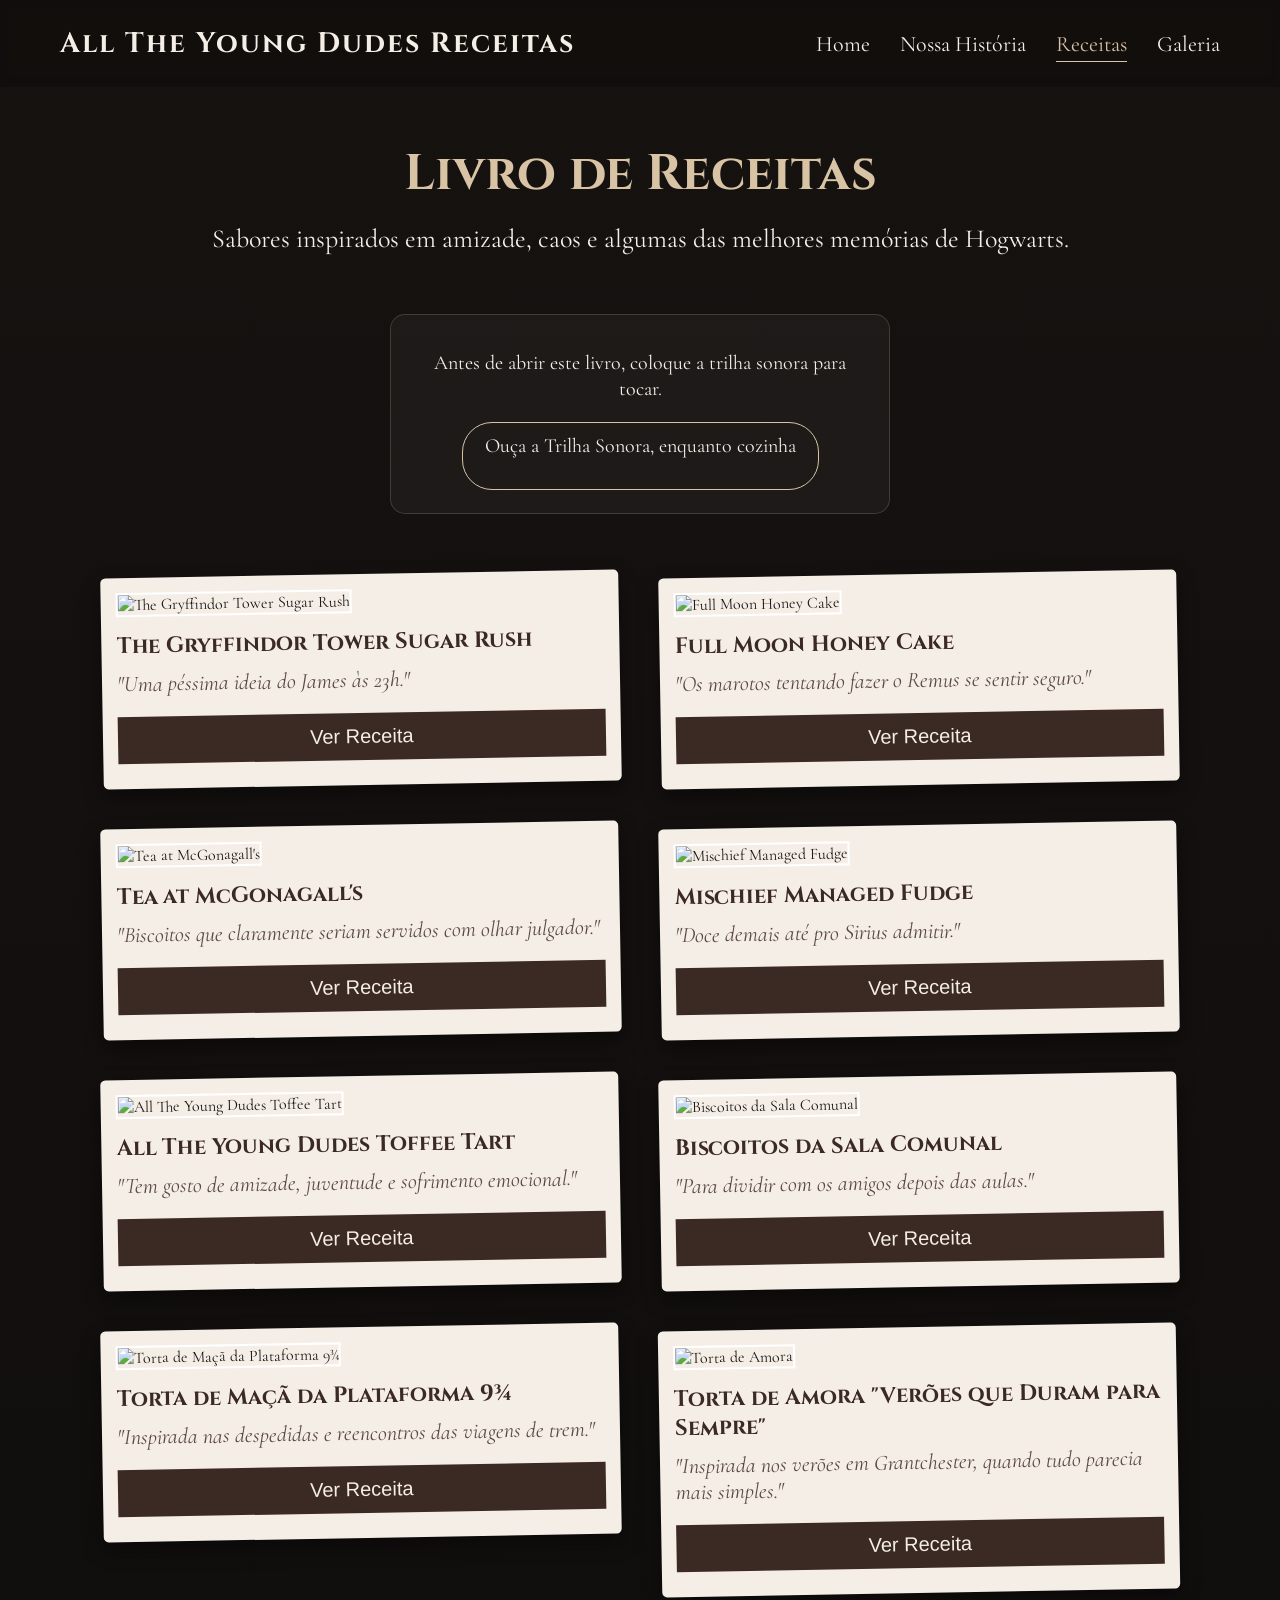
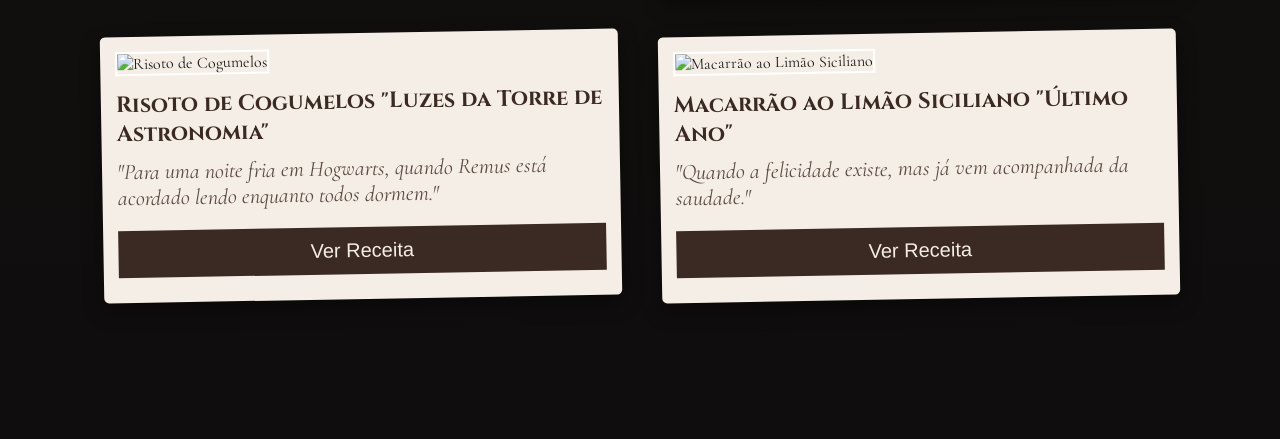
==== receitas.html @ f460fc1e "Add files via upload" ====
<!DOCTYPE html>
<html lang="pt-br">
<head>
    <meta charset="UTF-8">
    <meta name="viewport" content="width=device-width, initial-scale=1.0">
    <title>Receitas de All The Young Dudes</title>
    <link rel="stylesheet" href="style.css">
    <link rel="preconnect" href="https://fonts.googleapis.com">
    <link rel="preconnect" href="https://fonts.gstatic.com" crossorigin>
    <link href="https://fonts.googleapis.com/css2?family=Cinzel:wght@400;600&family=Cormorant+Garamond:wght@300;400;500&display=swap" rel="stylesheet">
</head>
<body>
    <header>
        <h1>All The Young Dudes Receitas</h1>
        <nav>
            <a href="index.html">Home</a>
            <a href="historia.html">Nossa História</a>
            <a href="receitas.html">Receitas</a>
            <a href="galeria.html">Galeria</a>
        </nav>
    </header>
    <section class="receitas">
        <h2>Livro de Receitas</h2>
        <p class="subtitulo">
            Sabores inspirados em amizade, caos e algumas das melhores memórias de Hogwarts.
        </p>
        <div class="musica">
            <p>
                Antes de abrir este livro, coloque a trilha sonora para tocar.
            </p>

            <a href="https://open.spotify.com/playlist/6PHLs5X5XIAQAIARsWIRyl?si=bc5cdb59e20149b5&flow_ctx=92a47f10-d50e-4b8b-abeb-cc88cc83bb73%3A1782446040&pt_success=1&nd=1&dlsi=dabda5231fe44011" target="_blank" class="spotify">

                <p>Ouça a Trilha Sonora, enquanto cozinha</p>

            </a>
        </div>
        <div class="cards">
            <div class="card">
                <img src="img/TheGryffindorTowerSugarRush.png" alt="The Gryffindor Tower Sugar Rush">
                <h3>The Gryffindor Tower Sugar Rush</h3>
                <p class="frase">
                    "Uma péssima ideia do James às 23h."
                </p>
                <button onclick="abrirReceita(this)">
                    Ver Receita
                </button>
                <div class="receita-escondida">
                    <h4>Ingredientes</h4>
                    <ul>
                        <li>1 xícara de farinha.</li>
                        <li>1/2 xícara de açúcar mascavo.</li>
                        <li>100 g de manteiga.</li>
                        <li>gotas de chocolate.</li>
                        <li>pedaços de caramelo.</li>
                        <li>marshmallows pequenos.</li>
                    </ul>
                    <h4>Modo de Preparo</h4>
                    <ol>
                        <li>Misture manteiga e açúcar.</li>
                        <li>Acrescente farinha até virar massa.</li>
                        <li>Coloque chocolate e caramelo.</li>
                        <li>Faça bolinhas grandes.</li>
                        <li>Asse por 12 minutos a 180 °C</li>
                        <li>Coloque marshmallows por cima ainda quente.</li>
                    </ol>
                </div>
            </div>
            <div class="card">
                <img src="img/FullMoonHoneyCake.png" alt="Full Moon Honey Cake">
                <h3>Full Moon Honey Cake</h3>
                <p class="frase">
                    "Os marotos tentando fazer o Remus se sentir seguro."
                </p>
                <button onclick="abrirReceita(this)">
                    Ver Receita
                </button>
                <div class="receita-escondida">
                    <h4>Ingredientes</h4>
                    <ul>
                        <li>2 ovos.</li>
                        <li>1/2 xícara de mel.</li>
                        <li>1/2 xícara de açúcar.</li>
                        <li>1/2 xícara de leite.</li>
                        <li>2 colheres de manteiga.</li>
                        <li>1 e 1/2 xícara de farinha.</li>
                        <li>canela.</li>
                        <li>noz-moscada.</li>
                        <li>fermento.</li>
                    </ul>
                    <h4>Modo de Preparo</h4>
                    <ol>
                        <li>Bata ovos, açúcar e mel.</li>
                        <li>Acrescente manteiga derretida e leite.</li>
                        <li>Adicione farinha e especiarias.</li>
                        <li>Misture fermento.</li>
                        <li>Asse por 35 minutos a 180 °C.</li>
                        <li>Finalize com mel por cima.</li>
                    </ol>
                </div>
            </div>
            <div class="card">
                <img src="img/TeaatMcGonagall's.png" alt="Tea at McGonagall's">
                <h3>Tea at McGonagall's</h3>
                <p class="frase">
                    "Biscoitos que claramente seriam servidos com olhar julgador."
                </p>
                <button onclick="abrirReceita(this)">
                    Ver Receita
                </button>
                <div class="receita-escondida">
                    <h4>Ingredientes</h4>
                    <ul>
                        <li>200 g de manteiga.</li>
                        <li>1/2 xícara de açúcar.</li>
                        <li>2 xícaras de farinha.</li>
                        <li>baunilha.</li>
                    </ul>
                    <h4>Modo de Preparo</h4>
                    <ol>
                        <li>Misture tudo até formar massa.</li>
                        <li>Abra com rolo.</li>
                        <li>Corte em retângulos.</li>
                        <li>Fure com garfo.</li>
                        <li>Asse por 20 minutos a 170 °C.</li>
                    </ol>
                </div>
            </div>
            <div class="card">
                <img src="img/MischiefManagedFudge.png" alt="Mischief Managed Fudge">
                <h3>Mischief Managed Fudge</h3>
                <p class="frase">
                    "Doce demais até pro Sirius admitir."
                </p>
                <button onclick="abrirReceita(this)">
                    Ver Receita
                </button>
                <div class="receita-escondida">
                    <h4>Ingredientes</h4>
                    <ul>
                        <li>1 lata de leite condensado.</li>
                        <li>200 g de chocolate meio amargo.</li>
                        <li>1 colher de manteiga.</li>
                        <li>pitada de sal.</li>
                        <li>nozes opcionais.</li>
                    </ul>
                    <h4>Modo de Preparo</h4>
                    <ol>
                        <li>Derreta tudo em fogo baixo.</li>
                        <li>Mexa até engrossar.</li>
                        <li>Coloque numa forma pequena.</li>
                        <li>Gele por 3 horas. </li>
                        <li>Corte em quadrados.</li>
                    </ol>
                </div>
            </div>
            <div class="card">
                <img src="img/AllTheYoungDudesToffeeTart.jpeg" alt="All The Young Dudes Toffee Tart">
                <h3> All The Young Dudes Toffee Tart</h3>
                <p class="frase">
                    "Tem gosto de amizade, juventude e sofrimento emocional."
                </p>
                <button onclick="abrirReceita(this)">
                    Ver Receita
                </button>
                <div class="receita-escondida">
                    <h4>Ingredientes</h4>
                    <ul>
                        <li>massa de torta.</li>
                        <li>1 lata de doce de leite.</li>
                        <li>1 caixa de creme de leite.</li>
                        <li>pitada de sal .</li>
                        <li>chocolate ralado .</li>
                    </ul>
                    <h4>Modo de Preparo</h4>
                    <ol>
                        <li>Asse a massa da torta.</li>
                        <li>Misture doce de leite com creme de leite.</li>
                        <li>Coloque sobre a base.</li>
                        <li>Acrescente chocolate por cima.</li>
                        <li>Gele por 2 horas antes de servir.</li>
                    </ol>
                </div>
            </div>
            <div class="card">
                <img src="img/biscoitosSalaComunal.jpeg" alt="Biscoitos da Sala Comunal">
                <h3>Biscoitos da Sala Comunal</h3>
                <p class="frase">
                    "Para dividir com os amigos depois das aulas."
                </p>
                <button onclick="abrirReceita(this)">
                    Ver Receita
                </button>
                <div class="receita-escondida">
                    <h4>Ingredientes</h4>
                    <ul>
                        <li>100 g de manteiga.</li>
                        <li>½ xícara de açúcar.</li>
                        <li>1 ovo.</li>
                        <li>1½ xícara de farinha.</li>
                        <li>Gotas de chocolate.</li>
                    </ul>
                    <h4>Modo de Preparo</h4>
                    <ol>
                        <li>Misture manteiga e açúcar.</li>
                        <li>Acrescente o ovo.</li>
                        <li>Adicione a farinha e as gotas de chocolate.</li>
                        <li>Faça bolinhas.</li>
                        <li>Asse a 180°C por 12 a 15 minutos.</li>
                    </ol>
                </div>
            </div>
            <div class="card">
                <img src="img/tortaMaca.jpeg" alt="Torta de Maçã da Plataforma 9¾">
                <h3>Torta de Maçã da Plataforma 9¾</h3>
                <p class="frase">
                    "Inspirada nas despedidas e reencontros das viagens de trem."
                </p>
                <button onclick="abrirReceita(this)">
                    Ver Receita
                </button>
                <div class="receita-escondida">
                    <h4>Ingredientes</h4>
                    <ul>
                        <li>4 maçãs.</li>
                        <li>1 massa pronta para torta.</li>
                        <li>3 colheres (sopa) de açúcar.</li>
                        <li>Canela a gosto.</li>
                    </ul>
                    <h4>Modo de Preparo</h4>
                    <ol>
                        <li>Corte as maçãs em fatias.</li>
                        <li>Misture com açúcar e canela.</li>
                        <li>Coloque sobre a massa.</li>
                        <li>Asse por cerca de 35 minutos a 180°C.</li>
                    </ol>
                </div>
            </div>
            <div class="card">
                <img src="img/tortaAmora.jpeg" alt="Torta de Amora">
                <h3>Torta de Amora "Verões que Duram para Sempre"</h3>
                <p class="frase">
                    "Inspirada nos verões em Grantchester, quando tudo parecia mais simples."
                </p>
                <button onclick="abrirReceita(this)">
                    Ver Receita
                </button>
                <div class="receita-escondida">
                    <h4>Ingredientes da Massa</h4>
                    <ul>
                        <li>250 g de farinha.</li>
                        <li>125 g de manteiga gelada.</li>
                        <li>1 gema.</li>
                        <li>2 colheres de sopa de açúcar.</li>
                    </ul>
                    <h4>Ingredientes do Recheio</h4>
                    <ul>
                        <li>400 g de amoras.</li>
                        <li>100 g de açúcar.</li>
                        <li>Suco de 1 limão.</li>
                        <li>1 colher de sopa de amido de milho.</li>
                    </ul>
                    <h4>Modo de Preparo</h4>
                    <ol>
                        <li>Misture a farinha, o açúcar e a manteiga até formar uma farofa.</li>
                        <li>Acrescente a gema e um pouco de água gelada.</li>
                        <li>Deixe descansar na geladeira por 30 minutos.</li>
                        <li>Cozinhe as amoras com açúcar e limão.</li>
                        <li>Quando engrossar, adicione o amido dissolvido.</li>
                        <li>Monte a torta.</li>
                        <li>Asse por cerca de 40 minutos a 180°C.</li>
                    </ol>
                </div>
            </div>
            <div class="card">
                <img src="img/risotoCogumelos.jpeg" alt="Risoto de Cogumelos">
                <h3>Risoto de Cogumelos "Luzes da Torre de Astronomia"</h3>
                <p class="frase">
                    "Para uma noite fria em Hogwarts, quando Remus está acordado lendo enquanto todos dormem."
                </p>
                <button onclick="abrirReceita(this)">
                    Ver Receita
                </button>
                <div class="receita-escondida">
                    <h4>Ingredientes</h4>
                    <ul>
                        <li>1 xícara de arroz arbóreo.</li>
                        <li>200 g de cogumelos frescos.</li>
                        <li>1 cebola pequena.</li>
                        <li>1 litro de caldo de legumes.</li>
                        <li>100 ml de vinho branco.</li>
                        <li>50 g de parmesão.</li>
                        <li>1 colher de sopa de manteiga.</li>
                    </ul>
                    <h4>Modo de Preparo</h4>
                    <ol>
                        <li>Refogue a cebola.</li>
                        <li>Adicione os cogumelos.</li>
                        <li>Acrescente o arroz e o vinho.</li>
                        <li>Vá adicionando o caldo aos poucos.</li>
                        <li>Finalize com manteiga e parmesão.</li>
                    </ol>
                </div>
            </div>
            <div class="card">
                <img src="img/macarraoLimao.jpeg" alt="Macarrão ao Limão Siciliano">
                <h3>Macarrão ao Limão Siciliano "Último Ano"</h3>
                <p class="frase">
                    "Quando a felicidade existe, mas já vem acompanhada da saudade."
                </p>
                <button onclick="abrirReceita(this)">
                    Ver Receita
                </button>
                <div class="receita-escondida">
                    <h4>Ingredientes</h4>
                    <ul>
                        <li>300 g de fettuccine.</li>
                        <li>1 limão siciliano.</li>
                        <li>200 ml de creme de leite fresco.</li>
                        <li>50 g de parmesão.</li>
                        <li>Pimenta-do-reino.</li>
                    </ul>
                    <h4>Modo de Preparo</h4>
                    <ol>
                        <li>Cozinhe o macarrão.</li>
                        <li>Misture o creme de leite, as raspas e o suco do limão.</li>
                        <li>Junte o parmesão.</li>
                        <li>Incorpore ao macarrão.</li>
                    </ol>
                </div>
            </div>
        </div>
    </section>
    <script src="script.js"></script> 
</body>
</html>
---- style.css ----
*{
    margin: 0;
    padding: 0;
    box-sizing: border-box;
}
body{
    background-color: #0f0d0d;
    color: #f5eee6;
    font-family: 'Cormorant Garamond', serif;
}
header{
    width: 100%;
    padding: 25px 60px;
    display: flex;
    justify-content: space-between;
    align-items: center;
    position: fixed;
    top: 0;
    background: rgba(0,0,0,0.2);
    backdrop-filter: blur(4px);
    z-index: 1000;
}
header h1{
    font-family: 'Cinzel', serif;
    font-size: 28px;
    letter-spacing: 2px;
}
nav{
    display: flex;
    gap: 30px;
}
nav a{
    color: #f5eee6;
    text-decoration: none;
    font-size: 22px;
    position: relative;
    transition: 0.4s;
}
nav a::after{
    content: "";
    position: absolute;
    left: 0;
    bottom: -5px;
    width: 0;
    height: 1px;
    background-color: #d8c3a5;
    transition: 0.4s;
}

nav a:hover{
    color: #d8c3a5;
}
nav a:hover::after{
    width: 100%;
}
.hero{
    height: 100vh;
    display: flex;
    justify-content: center;
    align-items: center;
    text-align: center;
    background:
    linear-gradient(
        rgba(0,0,0,0.6),
        rgba(0,0,0,0.7)
    ),
    url("img/inicio.png");
    background-size: cover;
    background-position: center;
    background-repeat: no-repeat;
    position: relative;
}
.hero::before{
    content: "";
    position: absolute;
    width: 100%;
    height: 100%;
    background:
    radial-gradient(
        circle,
        rgba(255,255,255,0.05),
        transparent 70%
    );
    z-index: 1;
}
.conteudo-hero{
    z-index: 2;
    animation: aparecer 2s ease;
}
.conteudo-hero h2{
    font-family: 'Cinzel', serif;
    font-size: 60px;
    margin-bottom: 20px;
    letter-spacing: 3px;
}
.conteudo-hero p{
    max-width: 700px;
    margin: 0 auto 45px;
    font-size: 28px;
    line-height: 1.9;
    text-align: center;
    color: #f5eee6;
}
.botao{
    display: inline-block;
    padding: 16px 42px;
    border: 1px solid #d8c3a5;
    color: #f5eee6;
    text-decoration: none;
    font-size: 22px;
    letter-spacing: 1px;
    background: rgba(255,255,255,0.03);
    backdrop-filter: blur(3px);
    transition: 0.5s;
}
.botao:hover{
    background-color: #d8c3a5;
    color: #0f0d0d;
    transform: scale(1.05);
    box-shadow: 0 0 20px rgba(216,195,165,0.3);
}
@keyframes aparecer{
    from{
        opacity: 0;
        transform: translateY(30px);
    }
    to{
        opacity: 1;
        transform: translateY(0);
    }
}
/*aqui acaba o css do home*/
.historia{
    min-height: 100vh;
    display: flex;
    justify-content: center;
    align-items: center;
    padding: 120px 10%;
    background:
    linear-gradient(
        rgba(0,0,0,0.8),
        rgba(0,0,0,0.9)
    );
}
.caixa-historia{
    max-width: 850px;
    background: rgba(255,255,255,0.04);
    border: 1px solid rgba(216,195,165,0.2);
    padding: 50px;
    border-radius: 20px;
    backdrop-filter: blur(5px);
    text-align: center;
    box-shadow: 0 0 30px rgba(0,0,0,0.4);
}
.caixa-historia h2{
    font-family: 'Cinzel', serif;
    font-size: 50px;
    color: #d8c3a5;
    margin-bottom: 30px;
}
.caixa-historia p{
    font-size: 28px;
    line-height: 1.7;
    margin-bottom: 25px;
}
/*aqui acaba a história*/
.receitas{
    min-height: 100vh;
    padding: 140px 8%;
    background: linear-gradient(
        180deg,
        #161210,
        #0f0d0d
    );
}
.receitas h2{
    text-align: center;
    font-family: 'Cinzel', serif;
    font-size: 50px;
    color: #d8c3a5;
    margin-bottom: 15px;
}
.subtitulo{
    text-align: center;
    font-size: 26px;
    margin-bottom: 60px;
    color: #f5eee6;
}
.receita-escondida{
    display: none;
    margin-top: 20px;
    padding-top: 20px;
    border-top: 1px solid rgba(216,195,165,0.3);
    text-align: left;
    animation: aparecerReceita 0.5s ease;
}
@keyframes aparecerReceita{
    from{
        opacity: 0;
        transform: translateY(-10px);
    }
    to{
        opacity: 1;
        transform: translateY(0);
    }
}
.receita-escondida h4{
    color: #b77f31;
    margin: 15px 0;
}
.receita-escondida ul,
.receita-escondida ol{
    padding-left: 20px;
    line-height: 1.7;
}
.card{
    width: 330px;
    background: #f5eee6;
    color: #1a1717;
    padding: 15px 15px 25px 15px;
    border-radius: 5px;
    box-shadow: 0 8px 20px rgba(0,0,0,0.4);
    transition: 0.4s;
    transform: rotate(-1deg);
    width: 100%;
}
.cards{
    display: grid;
    grid-template-columns: repeat(2, 1fr);
    gap: 40px;
    align-items: start;
}
.card:hover{
    transform: rotate(0deg) translateY(-10px);
    box-shadow: 0 15px 30px rgba(0,0,0,0.5);
    box-shadow: 0 0 15px #38bdf8;
}
.card img{
    width: 100%;
    height: 300px;
    object-fit: cover;
    margin-bottom: 15px;
    border: 2px solid white;
}
.card h3{
    font-family: 'Cinzel', serif;
    color: #3b2a24;
    margin-bottom: 10px;
    font-size: 22px;
}
.frase{
    font-style: italic;
    color: #5a4a42;
    margin-bottom: 20px;
    font-size: 22px;
}
.card button{
    width: 100%;
    padding: 12px;
    background: #3b2a24;
    color: #f5eee6;
    border: none;
    cursor: pointer;
    font-size: 20px;
    transition: 0.3s;
}
.receita-escondida{
    color: #1a1717;
    margin-top: 20px;
}
/*aqui acaba a parte*/
header{
    position: fixed;
    top: 0;
}
.galeria{
    padding-top: 180px;
}
.mural{
    display: flex;
    flex-wrap: wrap;
    justify-content: center;
    gap: 35px;
    margin-top: 50px;
}
.polaroid{
    width: 280px;
    background: #f5eee6;
    padding: 12px 12px 40px;
    box-shadow: 0 10px 25px rgba(0,0,0,0.4);
    transition: 0.4s;
}
.polaroid img{
    width: 100%;
    height: 320px;
    object-fit: cover;
}
.polaroid:hover{
    transform: scale(1.05);
    z-index: 10;
    box-shadow: 0 0 15px #38bdf8;
}
footer{
    background: #0a0909;
    text-align: center;
    padding: 40px;
    border-top: 1px solid rgba(216,195,165,0.2);
}
footer p{
    color: #d8c3a5;
    font-size: 22px;
    margin: 10px 0;
}
.frase-final{
    font-style: italic;
    color: #f5eee6;
    margin-top: 20px;
}
.musica{
    text-align: center;
    margin: 60px auto;
    max-width: 500px;
    max-height: 200px;;
    padding: 35px;
    background: rgba(255,255,255,0.04);
    border:1px solid rgba(216, 195, 165, .2);
    border-radius: 15px;
}
.musica p{
    font-size: 20px;
    color: #f5eee6;
    margin-bottom: 20px;
    line-height: 1.3;
}
.spotify{
    display: inline-block;
    padding: 10px 22px;
    border: 1px solid #d8c3a5;
    background: transparent;
    color: #f5eee6;
    text-decoration: none;
    border-radius: 30px;
    transition: .4s;
    font-family: 'Cormorant Garamond', serif;
    font-size: 18px;
}
.spotify:hover{
    background: #d8c3a5;
    color: #0f0d0d;
    transform: scale(1.05);
}
nav a.ativo{
    color: #d8c3a5;
}
nav a.ativo::after{
    width: 100%;
}
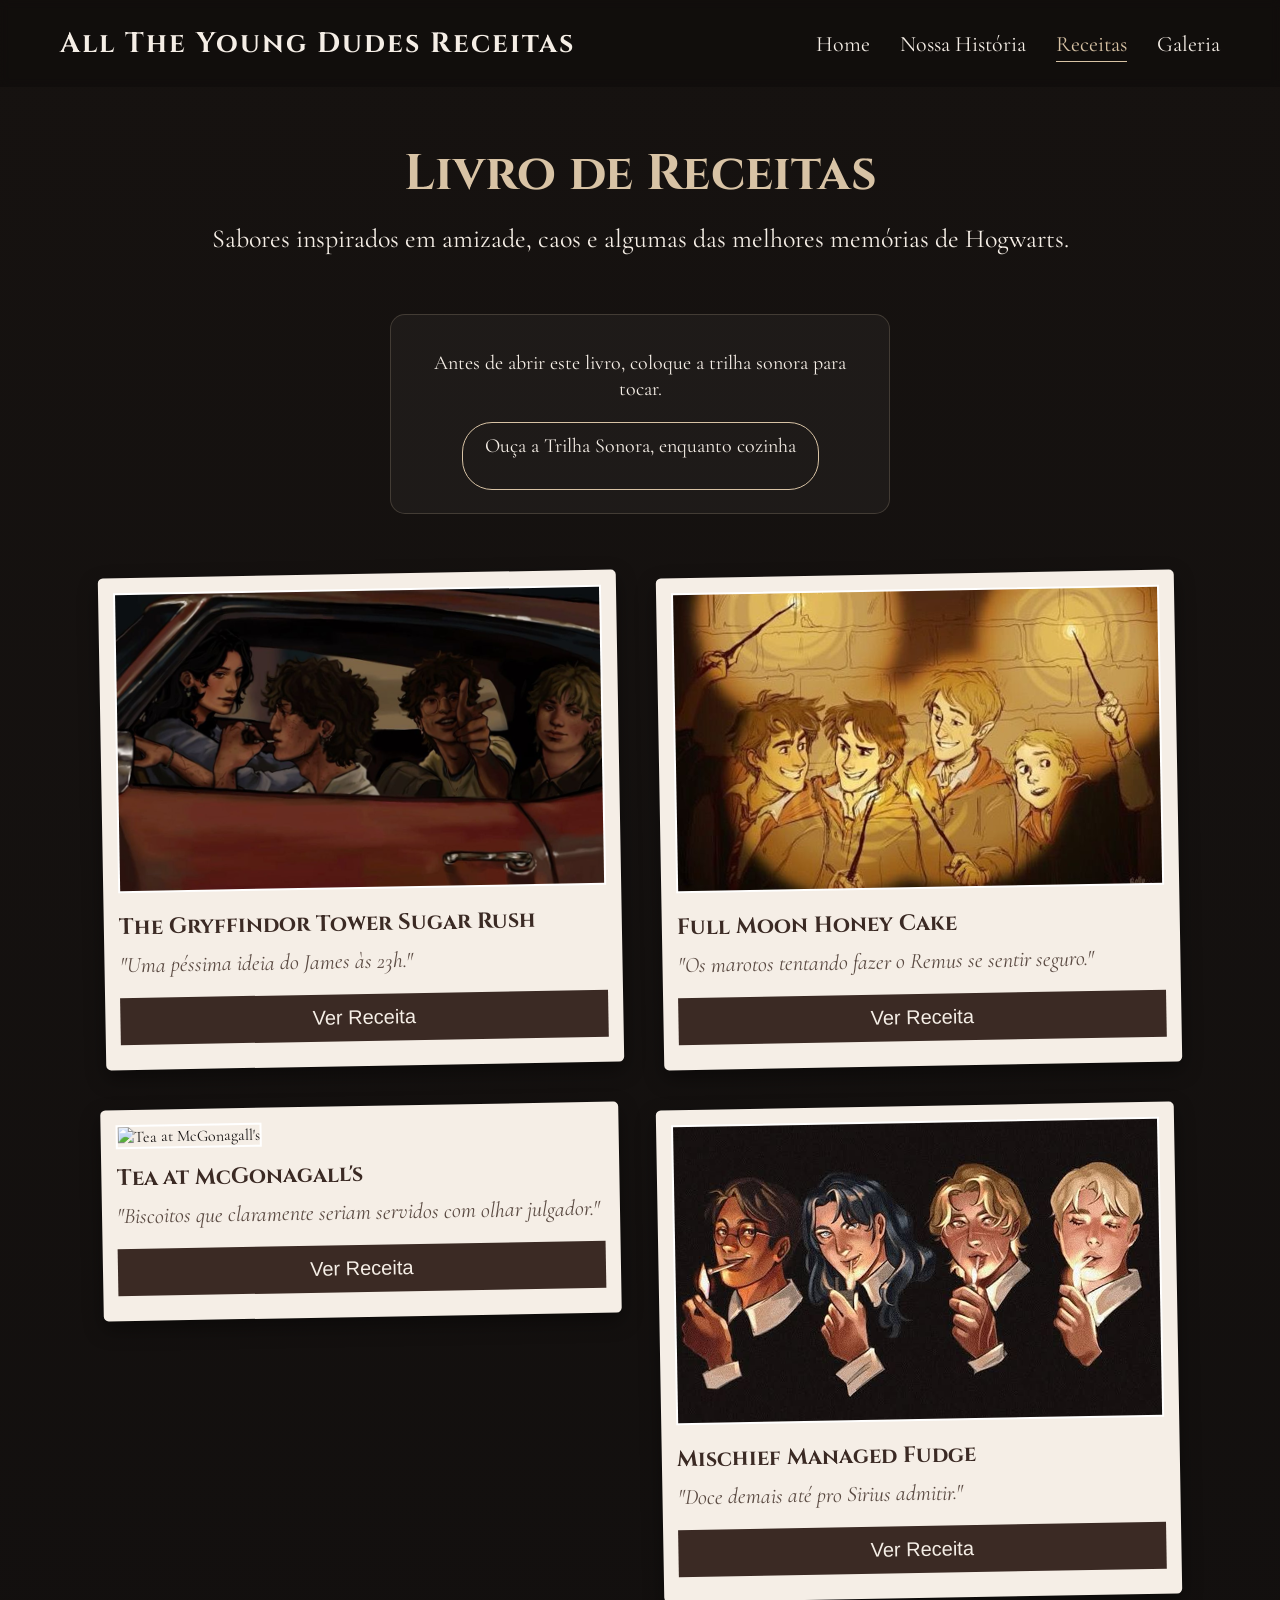
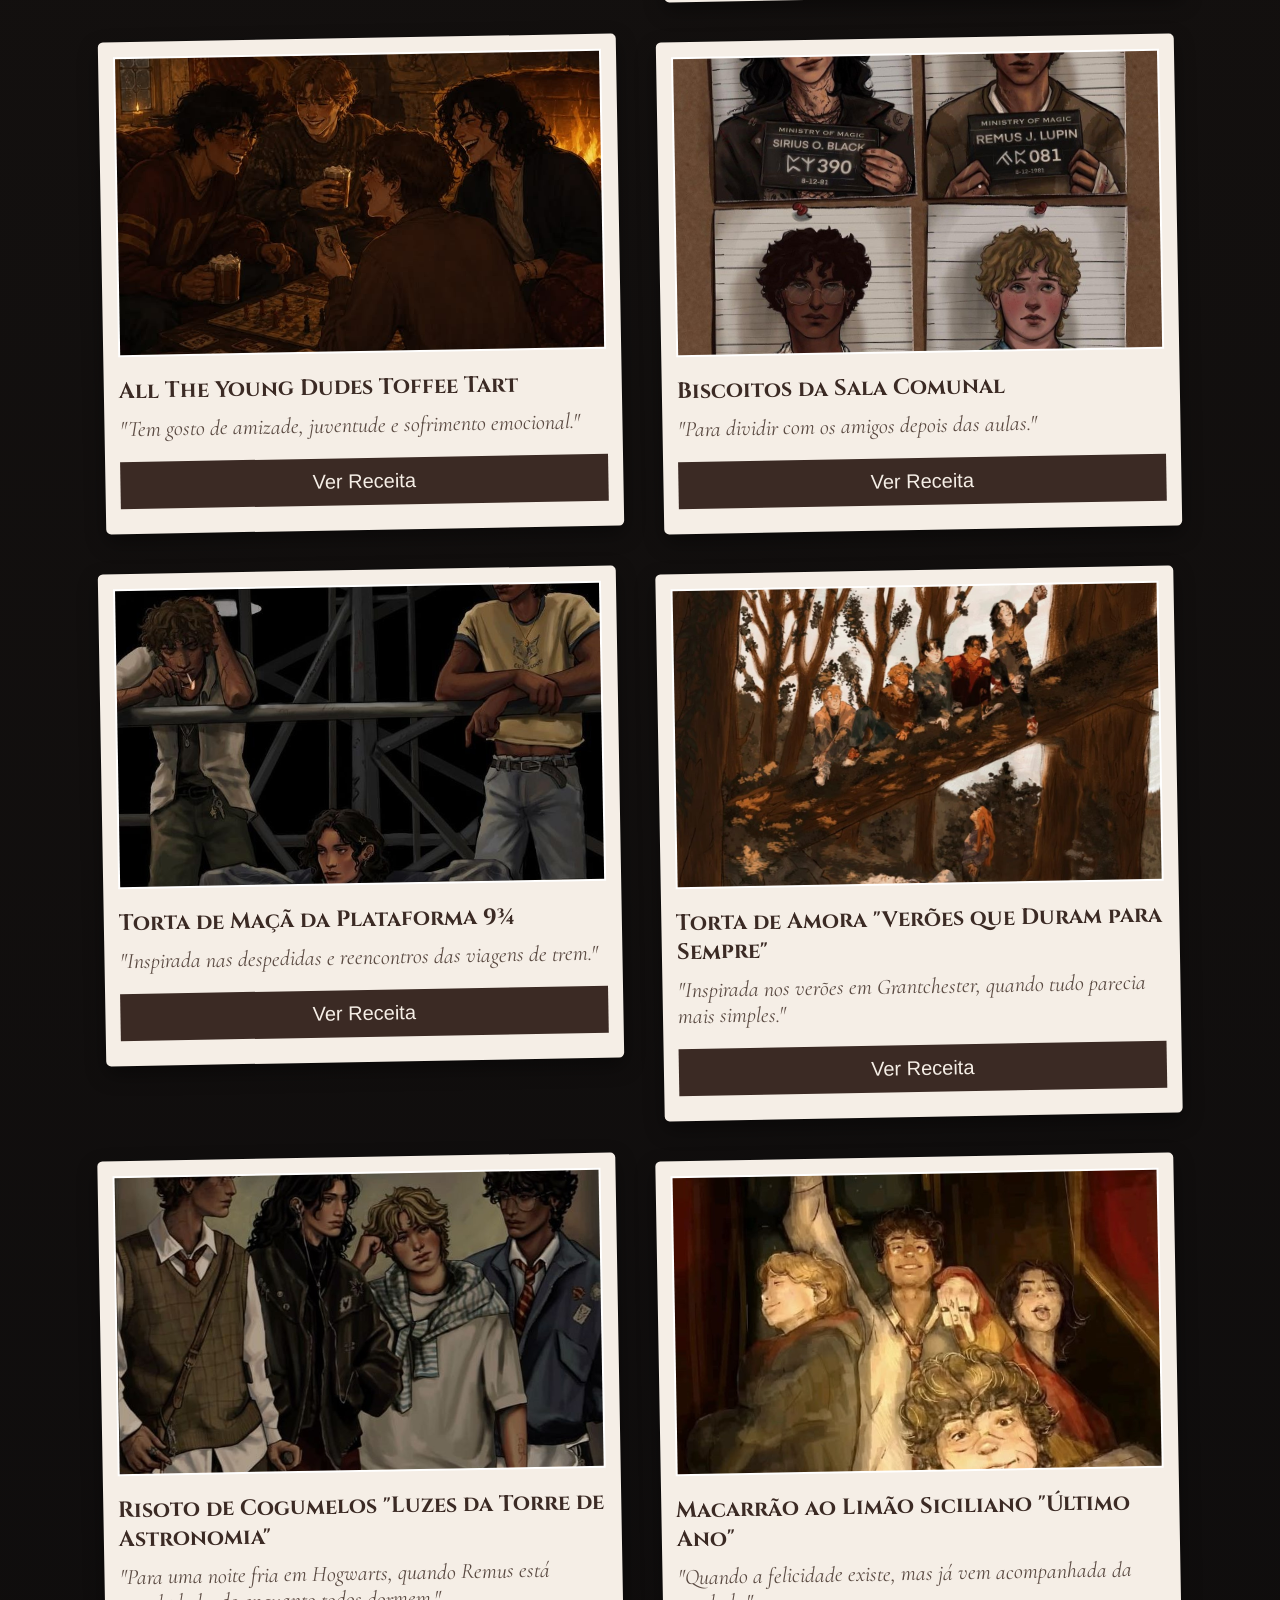
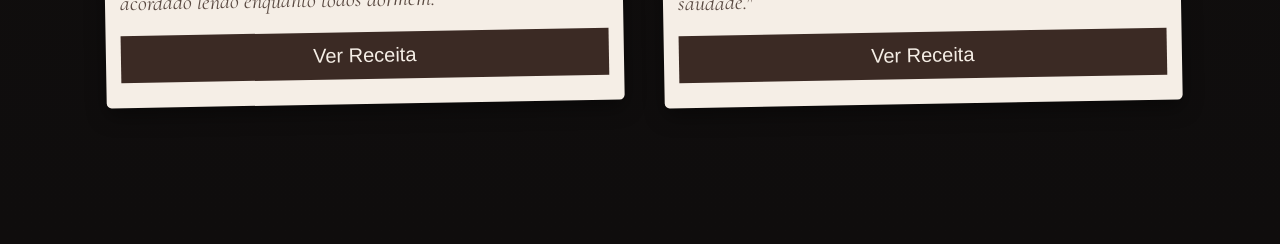
==== commit 1b5fae8a: "Update receitas.html" ====
--- a/receitas.html
+++ b/receitas.html
@@ -100,7 +100,7 @@
                 </div>
             </div>
             <div class="card">
-                <img src="img/TeaatMcGonagall's.png" alt="Tea at McGonagall's">
+                <img src="img/TeaatMcGonagalls.png" alt="Tea at McGonagall's">
                 <h3>Tea at McGonagall's</h3>
                 <p class="frase">
                     "Biscoitos que claramente seriam servidos com olhar julgador."
@@ -333,4 +333,4 @@
     </section>
     <script src="script.js"></script> 
 </body>
-</html>+</html>
